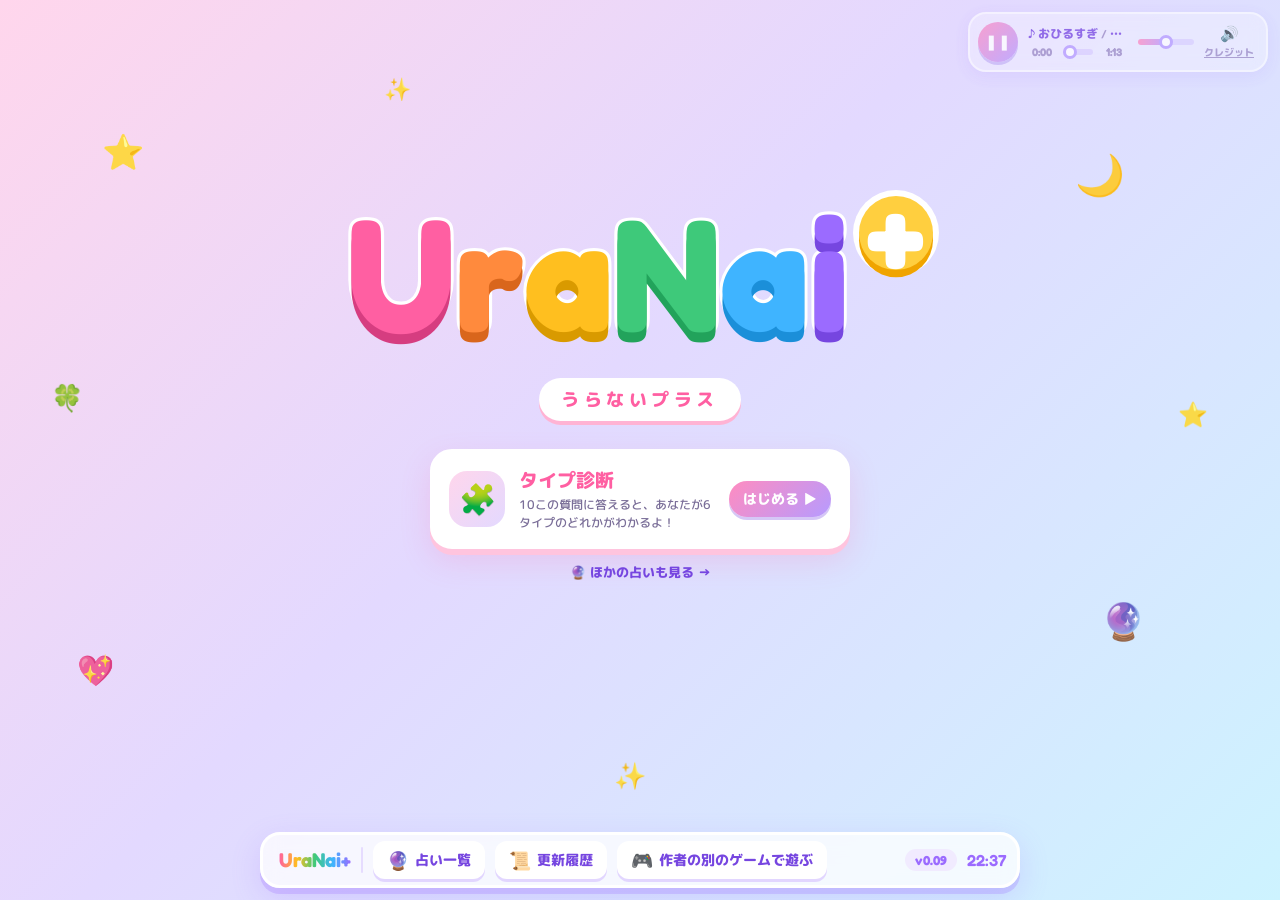
==== index.html @ 31b70b36 "UraNai+ v0.09 を公開 タイトル画面、BGMプレイヤー、占い7種（タイプ診断・今日の運勢・タロット・おみくじ・恋愛相性・友情相性・わたしのこと知ってる？クイズ）、OGP画像  Co-Aut" ====
<!DOCTYPE html>
<html lang="ja">
<head>
<meta charset="UTF-8">
<meta name="viewport" content="width=device-width, initial-scale=1">
<title>UraNai+（うらないプラス）</title>
<meta name="description" content="ポップでかわいい占いサイト。タイプ診断・今日の運勢・タロット・おみくじに、URLを送って相手と遊べる相性占いやクイズも！">
<!-- OGP（SNS で URL を貼ったときに出るカード）。画像は tools/make-ogp.ps1 で作る -->
<meta property="og:type" content="website">
<meta property="og:site_name" content="UraNai+（うらないプラス）">
<meta property="og:title" content="UraNai+（うらないプラス）">
<meta property="og:description" content="ポップでかわいい占いサイト。タイプ診断・今日の運勢・タロット・おみくじに、URLを送って相手と遊べる相性占いやクイズも！">
<meta property="og:url" content="https://kaikomziu.github.io/uranai-plus/">
<meta property="og:image" content="https://kaikomziu.github.io/uranai-plus/ogp.png">
<meta property="og:image:width" content="1200">
<meta property="og:image:height" content="630">
<meta property="og:image:alt" content="UraNai+ うらないプラス">
<meta name="twitter:card" content="summary_large_image">
<link rel="preconnect" href="https://fonts.googleapis.com">
<link rel="preconnect" href="https://fonts.gstatic.com" crossorigin>
<link href="https://fonts.googleapis.com/css2?family=Fredoka:wght@600;700&family=M+PLUS+Rounded+1c:wght@500;800&display=swap" rel="stylesheet">
<link rel="stylesheet" href="common.css">
<style>
  html, body { height: 100%; }
  body {
    overflow: hidden;
    /* トップだけは登場演出のあとにタスクバーとプレイヤーが出てくる */
    --bar-delay: 3s;
    --player-delay: 3.2s;
  }

  /* 飾りが出てくる順番（ロゴの登場が終わってから） */
  .deco:nth-of-type(1) { --in: 2.2s; }
  .deco:nth-of-type(2) { --in: 2.3s; }
  .deco:nth-of-type(3) { --in: 2.4s; }
  .deco:nth-of-type(4) { --in: 2.5s; }
  .deco:nth-of-type(5) { --in: 2.6s; }
  .deco:nth-of-type(6) { --in: 2.7s; }
  .deco:nth-of-type(7) { --in: 2.8s; }
  .deco:nth-of-type(8) { --in: 2.9s; }

  /* タイトルは画面中央より少し上 */
  .hero {
    position: relative;
    z-index: 1;
    height: 100%;
    display: flex;
    flex-direction: column;
    align-items: center;
    justify-content: center;
    padding: 0 16px 14vh;
    text-align: center;
  }

  .logo {
    font-family: "Fredoka", "M PLUS Rounded 1c", sans-serif;
    font-weight: 700;
    font-size: clamp(64px, 14vw, 160px);
    line-height: 1;
    white-space: nowrap;
    position: relative;
  }

  /* 「+」が出た瞬間に後ろでパッと広がる光 */
  .logo::before,
  .logo::after {
    content: "";
    position: absolute;
    left: 50%;
    top: 50%;
    width: 1.6em;
    height: 1.6em;
    margin: -0.8em 0 0 -0.8em;
    border-radius: 50%;
    z-index: -1;
    pointer-events: none;
  }
  .logo::before {
    background: radial-gradient(circle, rgba(255,255,255,0.95) 0%, rgba(255,207,63,0.45) 40%, transparent 70%);
    animation: flash 1.1s ease-out 1.25s both;
  }
  .logo::after {
    border: 0.05em solid #ff8cc0;
    animation: ring 1s ease-out 1.25s both;
  }

  /* 1文字ずつ色を変えて、順番にぽよんと弾ませる */
  .logo .ch {
    display: inline-block;
    color: var(--c);
    -webkit-text-stroke: 0.04em #fff;
    paint-order: stroke fill;
    text-shadow: 0 0.06em 0 var(--sh);
    animation: drop 0.75s cubic-bezier(.3,1.5,.5,1) both, bounce 2.4s ease-in-out infinite;
    animation-delay: calc(var(--i) * 1.4 + 0.35s), calc(var(--i) * 1.4 + 3s);
  }

  /* 「+」は丸いバッジにして目立たせる */
  .logo .plus {
    display: inline-flex;
    align-items: center;
    justify-content: center;
    width: 0.62em;
    height: 0.62em;
    margin-left: 0.08em;
    vertical-align: 0.45em;
    border-radius: 50%;
    background: #ffcf3f;
    color: #fff;
    font-size: 0.75em;
    box-shadow: 0 0.06em 0 #f0a400, 0 0 0 0.05em #fff;
    animation: spinIn 0.7s cubic-bezier(.3,1.6,.5,1) both, spin 4s ease-in-out infinite;
    animation-delay: 1.1s, 3.2s;
  }

  .logo .plus span { transform: translateY(-0.04em); }

  .sub {
    margin-top: 26px;
    padding: 8px 22px;
    border-radius: 999px;
    background: #fff;
    color: #ff5fa2;
    font-size: clamp(14px, 2.6vw, 18px);
    letter-spacing: 0.25em;
    box-shadow: 0 4px 0 #ffb3d4;
    animation: pop 0.6s cubic-bezier(.3,1.6,.5,1) 1.6s both;
  }

  /* ===== タイトルの下: 占いの入口 ===== */
  .entry {
    margin-top: 28px;
    width: min(420px, 100%);
    display: flex;
    align-items: center;
    gap: 14px;
    padding: 14px 16px;
    border-radius: 22px;
    background: #fff;
    border: 3px solid #fff;
    box-shadow: 0 6px 0 #ffc4de, 0 12px 30px rgba(255, 95, 162, 0.18);
    color: inherit;
    text-decoration: none;
    text-align: left;
    animation: pop 0.6s cubic-bezier(.3,1.6,.5,1) 1.9s both;
    transition: transform 0.15s, box-shadow 0.15s;
  }

  .entry:hover { transform: translateY(-3px); box-shadow: 0 9px 0 #ffc4de, 0 16px 34px rgba(255, 95, 162, 0.22); }
  .entry:active { transform: translateY(3px); box-shadow: 0 2px 0 #ffc4de; }

  .entry-ico {
    flex: none;
    width: 56px;
    height: 56px;
    display: grid;
    place-items: center;
    border-radius: 18px;
    background: linear-gradient(135deg, #ffd6ec, #e3d9ff);
    font-size: 30px;
  }

  .entry-text { flex: 1; min-width: 0; }
  .entry-title, .entry-desc { display: block; }
  .entry-title { font-size: 19px; color: #ff5fa2; }
  .entry-desc { margin-top: 2px; font-size: 12px; font-weight: 500; color: #7a6e98; line-height: 1.5; }

  .entry-go {
    flex: none;
    padding: 8px 14px;
    border-radius: 999px;
    background: linear-gradient(135deg, #ff8cc0, #b69bff);
    color: #fff;
    font-size: 14px;
    box-shadow: 0 3px 0 rgba(118, 70, 224, 0.3);
  }

  .more {
    margin-top: 14px;
    color: #7646e0;
    font-size: 13px;
    text-decoration: none;
    animation: pop 0.6s cubic-bezier(.3,1.6,.5,1) 2.1s both;
  }

  .more:hover { text-decoration: underline; }

  @media (max-width: 480px) {
    .entry { gap: 10px; padding: 12px; }
    .entry-ico { width: 48px; height: 48px; font-size: 26px; }
    .entry-go { padding: 7px 11px; font-size: 13px; }
  }

  /* 画面の高さが低いときは上に詰める */
  @media (max-height: 640px) {
    .hero { padding-bottom: 80px; }
    .sub { margin-top: 16px; }
    .entry { margin-top: 18px; }
  }

  @keyframes drop {
    0%   { opacity: 0; transform: translateY(-0.8em) rotate(-25deg) scale(0.4); filter: blur(8px); }
    60%  { opacity: 1; filter: blur(0); }
    100% { opacity: 1; transform: translateY(0) rotate(0) scale(1); filter: blur(0); }
  }

  @keyframes spinIn {
    from { opacity: 0; transform: rotate(-540deg) scale(0); }
    to   { opacity: 1; transform: rotate(0) scale(1); }
  }

  @keyframes flash {
    0%   { opacity: 0; transform: scale(0.2); }
    25%  { opacity: 1; }
    100% { opacity: 0; transform: scale(3.5); }
  }

  @keyframes ring {
    0%   { opacity: 0; transform: scale(0.3); }
    20%  { opacity: 1; }
    100% { opacity: 0; transform: scale(4); }
  }

  @keyframes bounce {
    0%, 70%, 100% { transform: translateY(0); }
    80% { transform: translateY(-0.12em) rotate(-4deg); }
    90% { transform: translateY(0.02em); }
  }

  @keyframes spin {
    0%, 60%, 100% { transform: rotate(0) scale(1); }
    80% { transform: rotate(180deg) scale(1.15); }
  }
</style>
</head>
<body>
  <!-- 背景の飾り -->
  <span class="deco" style="--x:8%;--y:14%;--s:34px;--d:5s;--delay:0s">⭐</span>
  <span class="deco" style="--x:84%;--y:16%;--s:40px;--d:6s;--delay:-1s">🌙</span>
  <span class="deco" style="--x:6%;--y:72%;--s:30px;--d:4.5s;--delay:-2s">💖</span>
  <span class="deco" style="--x:86%;--y:66%;--s:36px;--d:5.5s;--delay:-3s">🔮</span>
  <span class="deco" style="--x:48%;--y:84%;--s:26px;--d:4s;--delay:-1.5s">✨</span>
  <span class="deco" style="--x:30%;--y:8%;--s:22px;--d:4.8s;--delay:-2.5s">✨</span>
  <span class="deco" style="--x:92%;--y:44%;--s:24px;--d:5.2s;--delay:-0.5s">⭐</span>
  <span class="deco" style="--x:4%;--y:42%;--s:26px;--d:6.2s;--delay:-4s">🍀</span>

  <main class="hero">
    <h1 class="logo" aria-label="UraNai+">
      <span class="ch" style="--c:#ff5fa2;--sh:#d63d80;--i:0s">U</span><span class="ch" style="--c:#ff8a3d;--sh:#d9661c;--i:0.08s">r</span><span class="ch" style="--c:#ffbf1f;--sh:#d99a00;--i:0.16s">a</span><span class="ch" style="--c:#3ec97a;--sh:#22a35b;--i:0.24s">N</span><span class="ch" style="--c:#3fb4ff;--sh:#1b8fd9;--i:0.32s">a</span><span class="ch" style="--c:#9b6bff;--sh:#7646e0;--i:0.4s">i</span><span class="plus"><span>+</span></span>
    </h1>
    <p class="sub">うらないプラス</p>

    <!-- タイトルの下: タイプ診断の入口（中身は common.js の FORTUNES から） -->
    <a class="entry" id="entry" href="list/">
      <span class="entry-ico" id="entryIco">🧩</span>
      <span class="entry-text">
        <span class="entry-title" id="entryTitle">タイプ診断</span>
        <span class="entry-desc" id="entryDesc"></span>
      </span>
      <span class="entry-go">はじめる ▶</span>
    </a>
    <a class="more" href="list/">🔮 ほかの占いも見る →</a>
  </main>

<script src="audio.js"></script>
<script src="common.js"></script>
<script>
  // ===== タイトル下の入口をタイプ診断にする =====
  const typeTest = FORTUNES.find(f => f.title === "タイプ診断");
  document.getElementById("entry").href = fortuneUrl(typeTest);
  document.getElementById("entryIco").textContent = typeTest.emoji;
  document.getElementById("entryTitle").textContent = typeTest.title;
  document.getElementById("entryDesc").textContent = typeTest.desc;
  document.getElementById("entry").addEventListener("pointerdown", () => Sound.se("click", { volume: 0.7 }));

  // ===== 登場演出に合わせた効果音（音が出せる状態のときだけ鳴る） =====
  document.querySelectorAll(".logo .ch").forEach((ch, i) => {
    // 文字が着地する瞬間（アニメ開始 + 0.45 秒）
    const delay = parseFloat(getComputedStyle(ch).getPropertyValue("--i")) * 1.4 + 0.35 + 0.45;
    setTimeout(() => Sound.se("tick", { volume: 0.5, rate: 1 + i * 0.08 }), delay * 1000);
  });
  setTimeout(() => Sound.se("accent", { volume: 0.9 }), 1250); // 「+」と光の輪
  setTimeout(() => Sound.se("whoosh", { volume: 0.6 }), 3000); // タスクバー
</script>
</body>
</html>
---- common.css ----
/* ===== 全ページ共通の見た目（背景・タスクバー・BGMプレイヤー・ウィンドウ） ===== */
* { margin: 0; padding: 0; box-sizing: border-box; }

html, body { min-height: 100%; }

body {
  /* ゆめかわパステルのグラデーション背景 */
  background: linear-gradient(135deg, #ffd6ec 0%, #e3d9ff 45%, #cdf3ff 100%) fixed;
  font-family: "M PLUS Rounded 1c", sans-serif;
  font-weight: 800;
  color: #4a3d6b;
}

/* ふわふわ浮かぶ飾り（星・ハート・月） */
.deco {
  position: fixed;
  font-size: var(--s);
  left: var(--x);
  top: var(--y);
  opacity: 0.9;
  /* 出現は scale/opacity、ふわふわは transform なので両立できる */
  animation: decoIn 0.6s cubic-bezier(.3,1.6,.5,1) both, floaty var(--d) ease-in-out infinite;
  animation-delay: var(--in, 0s), var(--delay);
  pointer-events: none;
  user-select: none;
  z-index: 0;
}

/* ===== 画面一番下のタスクバー ===== */
.taskbar {
  position: fixed;
  left: 50%;
  bottom: 12px;
  transform: translateX(-50%);
  z-index: 10;
  width: min(760px, calc(100% - 24px));
  height: 56px;
  display: flex;
  align-items: center;
  gap: 10px;
  padding: 0 10px 0 16px;
  border-radius: 20px;
  background: rgba(255, 255, 255, 0.75);
  backdrop-filter: blur(10px);
  -webkit-backdrop-filter: blur(10px);
  border: 3px solid #fff;
  box-shadow: 0 6px 0 rgba(155, 107, 255, 0.25), 0 10px 30px rgba(155, 107, 255, 0.2);
  animation: barIn 0.7s cubic-bezier(.3,1.4,.5,1) var(--bar-delay, 0.2s) both;
}

.tb-logo {
  font-family: "Fredoka", sans-serif;
  font-weight: 700;
  font-size: 20px;
  background: linear-gradient(90deg, #ff5fa2, #ffbf1f, #3ec97a, #3fb4ff, #9b6bff);
  -webkit-background-clip: text;
  background-clip: text;
  color: transparent;
  white-space: nowrap;
  text-decoration: none;
}

.tb-sep {
  width: 2px;
  height: 26px;
  border-radius: 2px;
  background: #e6dcff;
}

.tb-btn {
  display: flex;
  align-items: center;
  gap: 6px;
  height: 38px;
  padding: 0 14px;
  border: none;
  border-radius: 12px;
  background: #fff;
  color: #7646e0;
  font-family: inherit;
  font-weight: 800;
  font-size: 14px;
  cursor: pointer;
  box-shadow: 0 3px 0 #e2d6ff;
  transition: transform 0.12s, box-shadow 0.12s;
  white-space: nowrap;
  text-decoration: none;
}

.tb-btn:hover { transform: translateY(-2px); box-shadow: 0 5px 0 #e2d6ff; }
.tb-btn:active { transform: translateY(2px); box-shadow: 0 1px 0 #e2d6ff; }
.tb-btn .ico { font-size: 18px; }
.tb-btn .short { display: none; }

.tb-right {
  margin-left: auto;
  display: flex;
  align-items: center;
  gap: 10px;
  font-family: "Fredoka", sans-serif;
  color: #9b6bff;
  white-space: nowrap;
}

.tb-version {
  padding: 3px 10px;
  border-radius: 999px;
  background: #f1ebff;
  font-size: 13px;
}

.tb-clock { font-size: 16px; font-weight: 600; }

/* 中くらいの幅では時計を隠す */
@media (max-width: 640px) {
  .tb-clock { display: none; }
  .tb-btn .long { display: none; }
  .tb-btn .short { display: inline; }
}

/* スマホ幅ではロゴも隠してボタンを詰める */
@media (max-width: 480px) {
  .tb-logo, .tb-logo + .tb-sep { display: none; }
  .taskbar { gap: 6px; padding: 0 8px; }
  .tb-btn { padding: 0 10px; font-size: 13px; gap: 4px; }
}

/* ===== 右上の BGM プレイヤー（半透明） ===== */
.player {
  position: fixed;
  top: 12px;
  right: 12px;
  z-index: 9;
  width: min(300px, calc(100% - 24px));
  display: flex;
  align-items: center;
  gap: 10px;
  padding: 8px 12px 8px 8px;
  border-radius: 18px;
  background: rgba(255, 255, 255, 0.4);
  backdrop-filter: blur(8px);
  -webkit-backdrop-filter: blur(8px);
  border: 2px solid rgba(255, 255, 255, 0.7);
  box-shadow: 0 4px 16px rgba(155, 107, 255, 0.15);
  color: #7646e0;
  opacity: 0.75;
  transition: opacity 0.2s, background 0.2s;
  animation: playerIn 0.6s cubic-bezier(.3,1.4,.5,1) var(--player-delay, 0.3s) both;
}

.player:hover,
.player:focus-within { opacity: 1; background: rgba(255, 255, 255, 0.65); }

.pl-btn {
  flex: none;
  width: 40px;
  height: 40px;
  border: none;
  border-radius: 50%;
  background: linear-gradient(135deg, #ff8cc0, #b69bff);
  color: #fff;
  font-size: 15px;
  cursor: pointer;
  box-shadow: 0 3px 0 rgba(118, 70, 224, 0.3);
  transition: transform 0.12s;
}

.pl-btn:active { transform: translateY(2px) scale(0.95); }

.pl-main { flex: 1; min-width: 0; }

.pl-title {
  font-size: 12px;
  white-space: nowrap;
  overflow: hidden;
  text-overflow: ellipsis;
}

.pl-title small { color: #9b8bc4; font-size: 11px; }

.pl-seek {
  display: flex;
  align-items: center;
  gap: 6px;
  margin-top: 2px;
  font-family: "Fredoka", sans-serif;
  font-size: 11px;
  color: #9b8bc4;
}

.pl-seek span { flex: none; width: 2.6em; text-align: center; }

/* 再生位置・音量のバー */
.bar {
  -webkit-appearance: none;
  appearance: none;
  flex: 1;
  min-width: 0;
  height: 6px;
  border-radius: 999px;
  background: linear-gradient(90deg, #ff8cc0 0%, #b69bff var(--p, 0%), rgba(155, 107, 255, 0.2) var(--p, 0%));
  outline: none;
  cursor: pointer;
}

.bar::-webkit-slider-thumb {
  -webkit-appearance: none;
  width: 14px;
  height: 14px;
  border-radius: 50%;
  background: #fff;
  border: 3px solid #b69bff;
}

.bar::-moz-range-thumb {
  width: 10px;
  height: 10px;
  border-radius: 50%;
  background: #fff;
  border: 3px solid #b69bff;
}

.pl-side {
  flex: none;
  display: flex;
  flex-direction: column;
  align-items: center;
  gap: 2px;
}

.pl-icon {
  border: none;
  background: none;
  font-size: 15px;
  line-height: 1;
  cursor: pointer;
  padding: 2px;
}

.pl-credit {
  border: none;
  background: none;
  color: #9b8bc4;
  font-family: inherit;
  font-weight: 800;
  font-size: 10px;
  cursor: pointer;
  text-decoration: underline;
}

.pl-vol { width: 56px; flex: none; }

@media (max-width: 480px) {
  .pl-vol { display: none; }
}

/* ===== ウィンドウ（更新履歴・クレジット） ===== */
.overlay {
  position: fixed;
  inset: 0;
  z-index: 20;
  display: flex;
  align-items: center;
  justify-content: center;
  padding: 20px 16px 90px;
  background: rgba(120, 90, 200, 0.25);
  opacity: 0;
  pointer-events: none;
  transition: opacity 0.2s;
}

.overlay.open { opacity: 1; pointer-events: auto; }

.window {
  width: min(560px, 100%);
  max-height: 100%;
  display: flex;
  flex-direction: column;
  border-radius: 22px;
  background: #fff;
  border: 4px solid #fff;
  box-shadow: 0 8px 0 #d9c9ff, 0 20px 50px rgba(118, 70, 224, 0.3);
  overflow: hidden;
  transform: scale(0.85) translateY(20px);
  transition: transform 0.3s cubic-bezier(.3,1.6,.5,1);
}

.overlay.open .window { transform: scale(1) translateY(0); }

.win-head {
  display: flex;
  align-items: center;
  gap: 8px;
  padding: 12px 14px 12px 18px;
  background: linear-gradient(90deg, #ff8cc0, #b69bff);
  color: #fff;
  font-size: 17px;
}

.win-close {
  margin-left: auto;
  width: 32px;
  height: 32px;
  border: none;
  border-radius: 50%;
  background: rgba(255, 255, 255, 0.35);
  color: #fff;
  font-size: 18px;
  line-height: 1;
  cursor: pointer;
}

.win-close:hover { background: rgba(255, 255, 255, 0.55); }

.win-body {
  padding: 8px 22px 22px;
  overflow-y: auto;
  color: #4a3d6b;
  font-weight: 500;
  font-size: 14px;
  line-height: 1.8;
}

/* Markdown から作った要素の見た目 */
.win-body h1 { display: none; } /* 見出し「更新履歴」はウィンドウのタイトルと重複するので隠す */
.win-body h2 {
  margin: 18px 0 6px;
  padding: 4px 12px;
  display: inline-block;
  border-radius: 999px;
  background: #fff0f7;
  color: #ff5fa2;
  font-size: 16px;
}
.win-body h3 { margin: 12px 0 4px; color: #7646e0; font-size: 15px; }
.win-body ul { padding-left: 1.3em; }
.win-body li::marker { color: #ffbf1f; }
.win-body p { margin: 6px 0; }
.win-body code {
  padding: 1px 6px;
  border-radius: 6px;
  background: #f1ebff;
  font-size: 0.92em;
}
.win-body .err { margin-top: 14px; color: #d63d80; }

/* クレジット欄 */
.win-body .credit-item { margin: 10px 0; }
.win-body .credit-item b { color: #7646e0; }
.win-body a { color: #3fb4ff; }

/* ===== 共通のアニメーション ===== */
@keyframes pop {
  from { opacity: 0; transform: scale(0.2) translateY(30px); }
  to   { opacity: 1; transform: scale(1) translateY(0); }
}

@keyframes floaty {
  0%, 100% { transform: translateY(0) rotate(-8deg); }
  50% { transform: translateY(-18px) rotate(8deg); }
}

@keyframes decoIn {
  from { opacity: 0; scale: 0; }
  to   { opacity: 0.9; scale: 1; }
}

@keyframes playerIn {
  from { opacity: 0; transform: translateX(120%); }
}

@keyframes barIn {
  from { opacity: 0; transform: translate(-50%, 140%); }
  to   { opacity: 1; transform: translate(-50%, 0); }
}
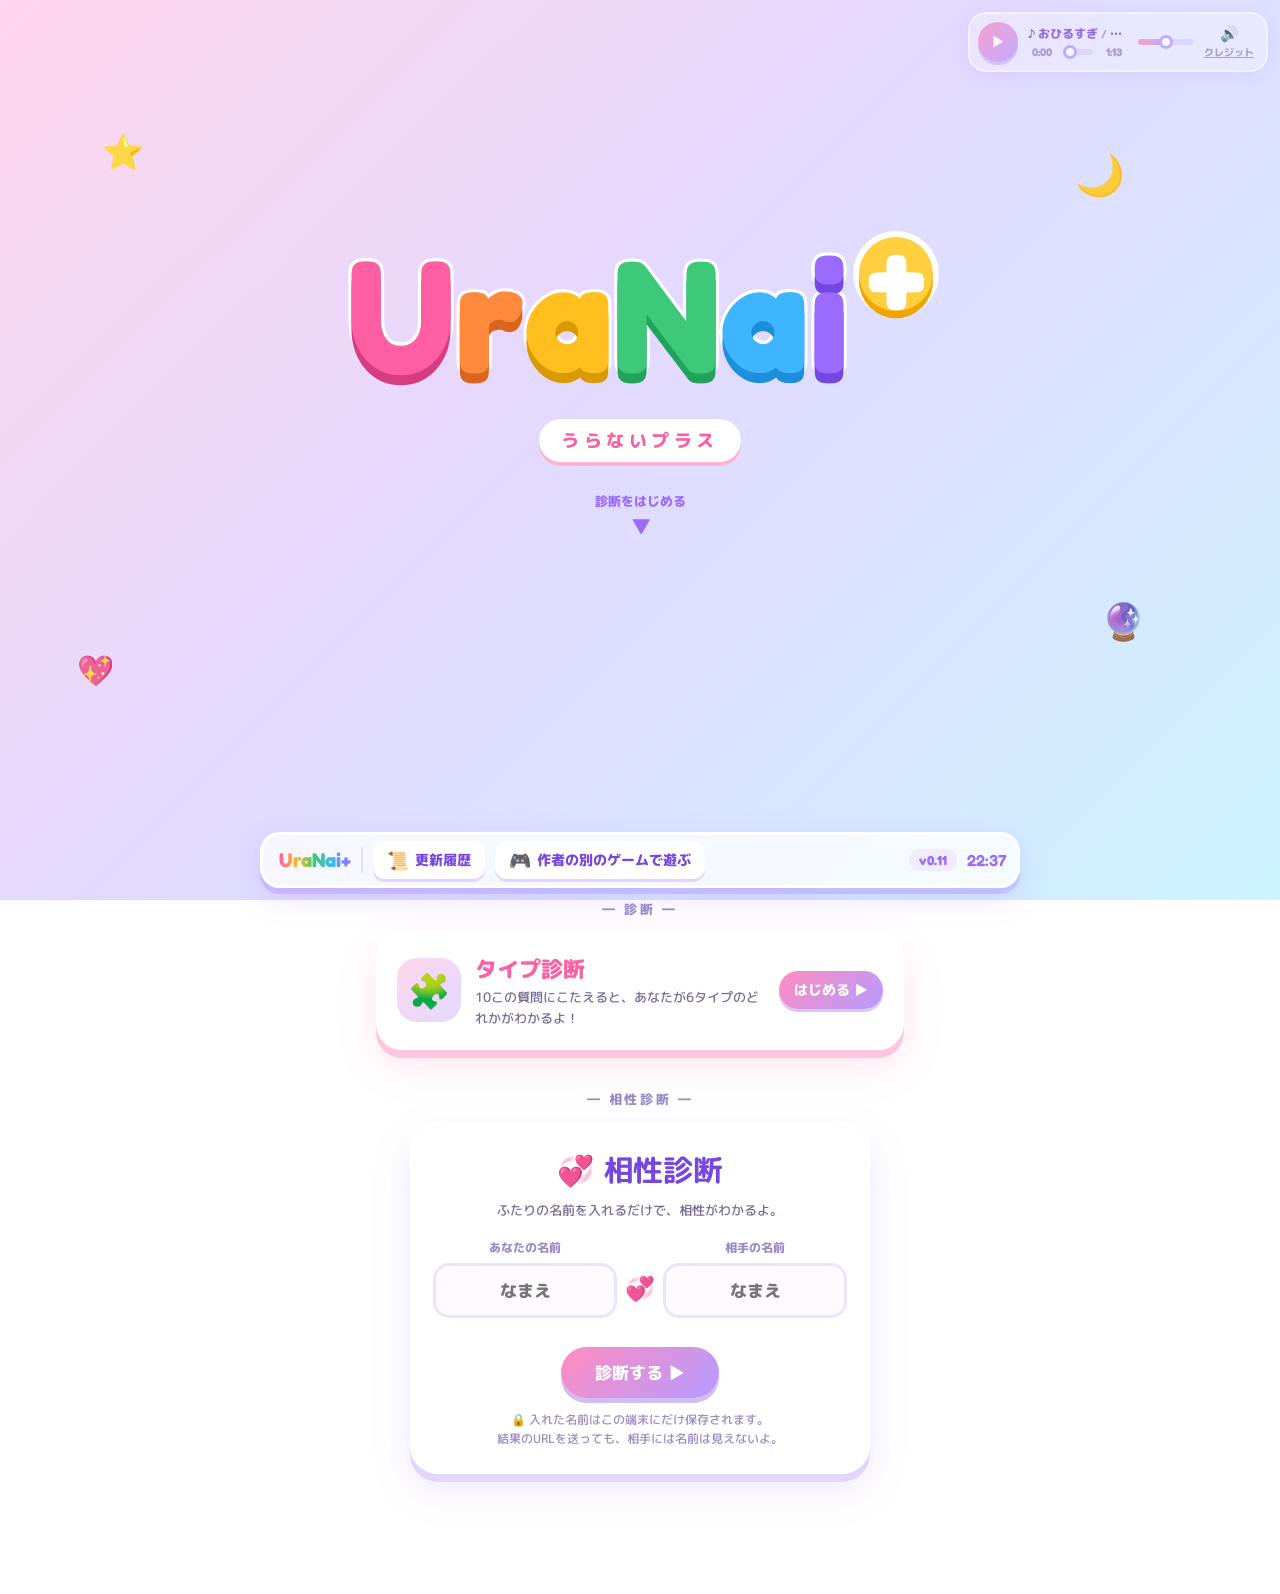
==== commit 095eea43: "タイプ診断と名前の相性診断の2つにしぼってシンプルに (v0.11) - 今日の運勢・タロット・おみくじ・友情相性・クイズ・ひみつモードを削除 - トップはタイプ診断→下に相性診断の入力欄 - 相性診" ====
--- a/index.html
+++ b/index.html
@@ -4,12 +4,12 @@
 <meta charset="UTF-8">
 <meta name="viewport" content="width=device-width, initial-scale=1">
 <title>UraNai+（うらないプラス）</title>
-<meta name="description" content="ポップでかわいい占いサイト。タイプ診断・今日の運勢・タロット・おみくじに、URLを送って相手と遊べる相性占いやクイズも！">
+<meta name="description" content="質問にこたえるタイプ診断と、名前で占う相性診断ができる占いサイト。相性診断の名前は相手にはひみつ！">
 <!-- OGP（SNS で URL を貼ったときに出るカード）。画像は tools/make-ogp.ps1 で作る -->
 <meta property="og:type" content="website">
 <meta property="og:site_name" content="UraNai+（うらないプラス）">
 <meta property="og:title" content="UraNai+（うらないプラス）">
-<meta property="og:description" content="ポップでかわいい占いサイト。タイプ診断・今日の運勢・タロット・おみくじに、URLを送って相手と遊べる相性占いやクイズも！">
+<meta property="og:description" content="質問にこたえるタイプ診断と、名前で占う相性診断ができる占いサイト。相性診断の名前は相手にはひみつ！">
 <meta property="og:url" content="https://kaikomziu.github.io/uranai-plus/">
 <meta property="og:image" content="https://kaikomziu.github.io/uranai-plus/ogp.png">
 <meta property="og:image:width" content="1200">
@@ -20,10 +20,10 @@
 <link rel="preconnect" href="https://fonts.gstatic.com" crossorigin>
 <link href="https://fonts.googleapis.com/css2?family=Fredoka:wght@600;700&family=M+PLUS+Rounded+1c:wght@500;800&display=swap" rel="stylesheet">
 <link rel="stylesheet" href="common.css">
+<link rel="stylesheet" href="list/aisho.css">
 <style>
-  html, body { height: 100%; }
+  html { scroll-behavior: smooth; }
   body {
-    overflow: hidden;
     /* トップだけは登場演出のあとにタスクバーとプレイヤーが出てくる */
     --bar-delay: 3s;
     --player-delay: 3.2s;
@@ -43,7 +43,7 @@
   .hero {
     position: relative;
     z-index: 1;
-    height: 100%;
+    min-height: 100svh;
     display: flex;
     flex-direction: column;
     align-items: center;
@@ -127,75 +127,75 @@
     animation: pop 0.6s cubic-bezier(.3,1.6,.5,1) 1.6s both;
   }
 
-  /* ===== タイトルの下: 占いの入口 ===== */
-  .entry {
-    margin-top: 28px;
-    width: min(420px, 100%);
+  /* 下にスクロールできることを示す矢印 */
+  .scroll-hint {
+    margin-top: 30px;
+    color: #9b6bff;
+    font-size: 13px;
+    text-decoration: none;
+    animation: pop 0.6s cubic-bezier(.3,1.6,.5,1) 1.9s both;
+  }
+  .scroll-hint span { display: block; font-size: 20px; animation: hintBob 1.4s ease-in-out infinite; }
+
+  /* ===== 下の2つのセクション（診断 → 相性診断） ===== */
+  .sections {
+    position: relative;
+    z-index: 1;
+    width: min(560px, 100%);
+    margin: 0 auto;
+    padding: 0 16px 120px;
+    display: grid;
+    gap: 40px;
+  }
+
+  .sec-label {
+    margin-bottom: 12px;
+    text-align: center;
+    font-size: 13px;
+    letter-spacing: 0.2em;
+    color: #9b8bc4;
+  }
+
+  .type-card {
     display: flex;
     align-items: center;
     gap: 14px;
-    padding: 14px 16px;
-    border-radius: 22px;
+    padding: 18px;
+    border-radius: 26px;
     background: #fff;
     border: 3px solid #fff;
-    box-shadow: 0 6px 0 #ffc4de, 0 12px 30px rgba(255, 95, 162, 0.18);
+    box-shadow: 0 8px 0 #ffc4de, 0 16px 40px rgba(255, 95, 162, 0.15);
     color: inherit;
     text-decoration: none;
-    text-align: left;
-    animation: pop 0.6s cubic-bezier(.3,1.6,.5,1) 1.9s both;
     transition: transform 0.15s, box-shadow 0.15s;
   }
-
-  .entry:hover { transform: translateY(-3px); box-shadow: 0 9px 0 #ffc4de, 0 16px 34px rgba(255, 95, 162, 0.22); }
-  .entry:active { transform: translateY(3px); box-shadow: 0 2px 0 #ffc4de; }
-
-  .entry-ico {
-    flex: none;
-    width: 56px;
-    height: 56px;
-    display: grid;
-    place-items: center;
-    border-radius: 18px;
-    background: linear-gradient(135deg, #ffd6ec, #e3d9ff);
-    font-size: 30px;
-  }
-
-  .entry-text { flex: 1; min-width: 0; }
-  .entry-title, .entry-desc { display: block; }
-  .entry-title { font-size: 19px; color: #ff5fa2; }
-  .entry-desc { margin-top: 2px; font-size: 12px; font-weight: 500; color: #7a6e98; line-height: 1.5; }
-
-  .entry-go {
-    flex: none;
-    padding: 8px 14px;
-    border-radius: 999px;
-    background: linear-gradient(135deg, #ff8cc0, #b69bff);
-    color: #fff;
-    font-size: 14px;
-    box-shadow: 0 3px 0 rgba(118, 70, 224, 0.3);
-  }
-
-  .more {
-    margin-top: 14px;
-    color: #7646e0;
-    font-size: 13px;
-    text-decoration: none;
-    animation: pop 0.6s cubic-bezier(.3,1.6,.5,1) 2.1s both;
-  }
-
-  .more:hover { text-decoration: underline; }
-
+  .type-card:hover { transform: translateY(-3px); }
+  .type-card:active { transform: translateY(3px); box-shadow: 0 3px 0 #ffc4de; }
+  .type-ico { flex: none; width: 64px; height: 64px; display: grid; place-items: center; border-radius: 20px; background: linear-gradient(135deg, #ffd6ec, #e3d9ff); font-size: 34px; }
+  .type-text { flex: 1; min-width: 0; }
+  .type-title { display: block; font-size: 22px; color: #ff5fa2; }
+  .type-desc { display: block; margin-top: 2px; font-size: 13px; font-weight: 500; color: #7a6e98; line-height: 1.6; }
+  .type-go { flex: none; padding: 9px 15px; border-radius: 999px; background: linear-gradient(135deg, #ff8cc0, #b69bff); color: #fff; font-size: 14px; box-shadow: 0 3px 0 rgba(118, 70, 224, 0.3); }
+
+  /* スマホ幅では「はじめる」をカードの下に回す */
   @media (max-width: 480px) {
-    .entry { gap: 10px; padding: 12px; }
-    .entry-ico { width: 48px; height: 48px; font-size: 26px; }
-    .entry-go { padding: 7px 11px; font-size: 13px; }
+    .type-card { flex-wrap: wrap; gap: 12px; padding: 16px; }
+    .type-ico { width: 54px; height: 54px; font-size: 28px; }
+    .type-go { width: 100%; text-align: center; }
+  }
+
+  /* 上のプレイヤーに隠れないよう、飛んだときに少し下で止める */
+  .sections section { scroll-margin-top: 90px; }
+
+  @keyframes hintBob {
+    0%, 100% { transform: translateY(0); }
+    50% { transform: translateY(6px); }
   }
 
   /* 画面の高さが低いときは上に詰める */
   @media (max-height: 640px) {
     .hero { padding-bottom: 80px; }
     .sub { margin-top: 16px; }
-    .entry { margin-top: 18px; }
   }
 
   @keyframes drop {
@@ -239,10 +239,6 @@
   <span class="deco" style="--x:84%;--y:16%;--s:40px;--d:6s;--delay:-1s">🌙</span>
   <span class="deco" style="--x:6%;--y:72%;--s:30px;--d:4.5s;--delay:-2s">💖</span>
   <span class="deco" style="--x:86%;--y:66%;--s:36px;--d:5.5s;--delay:-3s">🔮</span>
-  <span class="deco" style="--x:48%;--y:84%;--s:26px;--d:4s;--delay:-1.5s">✨</span>
-  <span class="deco" style="--x:30%;--y:8%;--s:22px;--d:4.8s;--delay:-2.5s">✨</span>
-  <span class="deco" style="--x:92%;--y:44%;--s:24px;--d:5.2s;--delay:-0.5s">⭐</span>
-  <span class="deco" style="--x:4%;--y:42%;--s:26px;--d:6.2s;--delay:-4s">🍀</span>
 
   <main class="hero">
     <h1 class="logo" aria-label="UraNai+">
@@ -250,28 +246,53 @@
     </h1>
     <p class="sub">うらないプラス</p>
 
-    <!-- タイトルの下: タイプ診断の入口（中身は common.js の FORTUNES から） -->
-    <a class="entry" id="entry" href="list/">
-      <span class="entry-ico" id="entryIco">🧩</span>
-      <span class="entry-text">
-        <span class="entry-title" id="entryTitle">タイプ診断</span>
-        <span class="entry-desc" id="entryDesc"></span>
-      </span>
-      <span class="entry-go">はじめる ▶</span>
-    </a>
-    <a class="more" href="list/">🔮 ほかの占いも見る →</a>
+    <a class="scroll-hint" href="#shindan">診断をはじめる<span>▼</span></a>
   </main>
+
+  <div class="sections">
+    <!-- 1. ふつうの診断 -->
+    <section id="shindan">
+      <p class="sec-label">― 診断 ―</p>
+      <a class="type-card" id="typeCard" href="list/50o72qn/">
+        <span class="type-ico">🧩</span>
+        <span class="type-text">
+          <span class="type-title">タイプ診断</span>
+          <span class="type-desc">10この質問にこたえると、あなたが6タイプのどれかがわかるよ！</span>
+        </span>
+        <span class="type-go">はじめる ▶</span>
+      </a>
+    </section>
+
+    <!-- 2. 相性診断（名前で占う。名前は相手にはひみつ） -->
+    <section id="aisho">
+      <p class="sec-label">― 相性診断 ―</p>
+      <div class="aisho-card">
+        <h2 class="aisho-head">💞 相性診断</h2>
+        <p class="aisho-lead">ふたりの名前を入れるだけで、相性がわかるよ。</p>
+        <div class="aisho-names">
+          <div class="aisho-field"><label for="nameA">あなたの名前</label><input class="aisho-input" id="nameA" maxlength="12" autocomplete="off" placeholder="なまえ"></div>
+          <span class="aisho-x">💞</span>
+          <div class="aisho-field"><label for="nameB">相手の名前</label><input class="aisho-input" id="nameB" maxlength="12" autocomplete="off" placeholder="なまえ"></div>
+        </div>
+        <p class="aisho-err" id="aishoErr"></p>
+        <button class="aisho-btn" id="aishoBtn" type="button">診断する ▶</button>
+        <p class="aisho-lock">🔒 入れた名前はこの端末にだけ保存されます。<br>結果のURLを送っても、相手には名前は見えないよ。</p>
+      </div>
+    </section>
+  </div>
 
 <script src="audio.js"></script>
 <script src="common.js"></script>
+<script src="list/aisho.js"></script>
 <script>
-  // ===== タイトル下の入口をタイプ診断にする =====
-  const typeTest = FORTUNES.find(f => f.title === "タイプ診断");
-  document.getElementById("entry").href = fortuneUrl(typeTest);
-  document.getElementById("entryIco").textContent = typeTest.emoji;
-  document.getElementById("entryTitle").textContent = typeTest.title;
-  document.getElementById("entryDesc").textContent = typeTest.desc;
-  document.getElementById("entry").addEventListener("pointerdown", () => Sound.se("click", { volume: 0.7 }));
+  // ===== 診断・相性診断 =====
+  document.getElementById("typeCard").addEventListener("pointerdown", () => Sound.se("click", { volume: 0.7 }));
+  Aisho.bindForm({
+    a: document.getElementById("nameA"),
+    b: document.getElementById("nameB"),
+    btn: document.getElementById("aishoBtn"),
+    err: document.getElementById("aishoErr"),
+  });
 
   // ===== 登場演出に合わせた効果音（音が出せる状態のときだけ鳴る） =====
   document.querySelectorAll(".logo .ch").forEach((ch, i) => {
--- a/list/aisho.css
+++ b/list/aisho.css
@@ -0,0 +1,78 @@
+/* ===== 相性診断の名前入力（トップと相性診断ページで共通） ===== */
+.aisho-card {
+  width: min(460px, 100%);
+  margin: 0 auto;
+  padding: 24px 20px 22px;
+  border-radius: 28px;
+  background: #fff;
+  border: 3px solid #fff;
+  box-shadow: 0 8px 0 #e2d6ff, 0 16px 40px rgba(155, 107, 255, 0.16);
+  text-align: center;
+}
+
+.aisho-head { font-size: clamp(24px, 6vw, 30px); color: #7646e0; }
+.aisho-lead { margin-top: 6px; font-size: 13px; font-weight: 500; color: #7a6e98; line-height: 1.7; }
+
+.aisho-names {
+  margin-top: 18px;
+  display: grid;
+  grid-template-columns: 1fr auto 1fr;
+  align-items: end;
+  gap: 8px;
+}
+
+.aisho-field { display: flex; flex-direction: column; gap: 6px; min-width: 0; }
+.aisho-field label { font-size: 12px; color: #9b8bc4; }
+
+.aisho-input {
+  width: 100%;
+  min-width: 0;
+  padding: 12px 10px;
+  border: 3px solid #ece4ff;
+  border-radius: 16px;
+  background: #fdfbff;
+  color: #4a3d6b;
+  font-family: inherit;
+  font-weight: 800;
+  font-size: 17px;
+  text-align: center;
+  outline: none;
+  transition: border-color 0.15s, box-shadow 0.15s;
+}
+
+.aisho-input:focus { border-color: #b69bff; box-shadow: 0 0 0 4px rgba(182, 155, 255, 0.2); }
+
+.aisho-x { padding-bottom: 12px; font-size: 24px; animation: aishoBeat 1.2s ease-in-out infinite; }
+
+.aisho-err { margin-top: 8px; min-height: 1.2em; font-size: 13px; color: #e0457b; }
+
+.aisho-btn {
+  margin-top: 6px;
+  padding: 13px 34px;
+  border: none;
+  border-radius: 999px;
+  background: linear-gradient(135deg, #ff8cc0, #b69bff);
+  color: #fff;
+  font-family: inherit;
+  font-weight: 800;
+  font-size: 17px;
+  cursor: pointer;
+  box-shadow: 0 5px 0 rgba(118, 70, 224, 0.35);
+  transition: transform 0.12s, box-shadow 0.12s;
+}
+
+.aisho-btn:hover { transform: translateY(-2px); }
+.aisho-btn:active { transform: translateY(3px); box-shadow: 0 2px 0 rgba(118, 70, 224, 0.35); }
+
+.aisho-lock { margin-top: 12px; font-size: 12px; font-weight: 500; color: #9b8bc4; line-height: 1.6; }
+
+@media (max-width: 330px) {
+  .aisho-names { grid-template-columns: 1fr; }
+  .aisho-x { padding: 0; }
+}
+
+@keyframes aishoBeat {
+  0%, 100% { transform: scale(1); }
+  30% { transform: scale(1.2); }
+  60% { transform: scale(0.95); }
+}
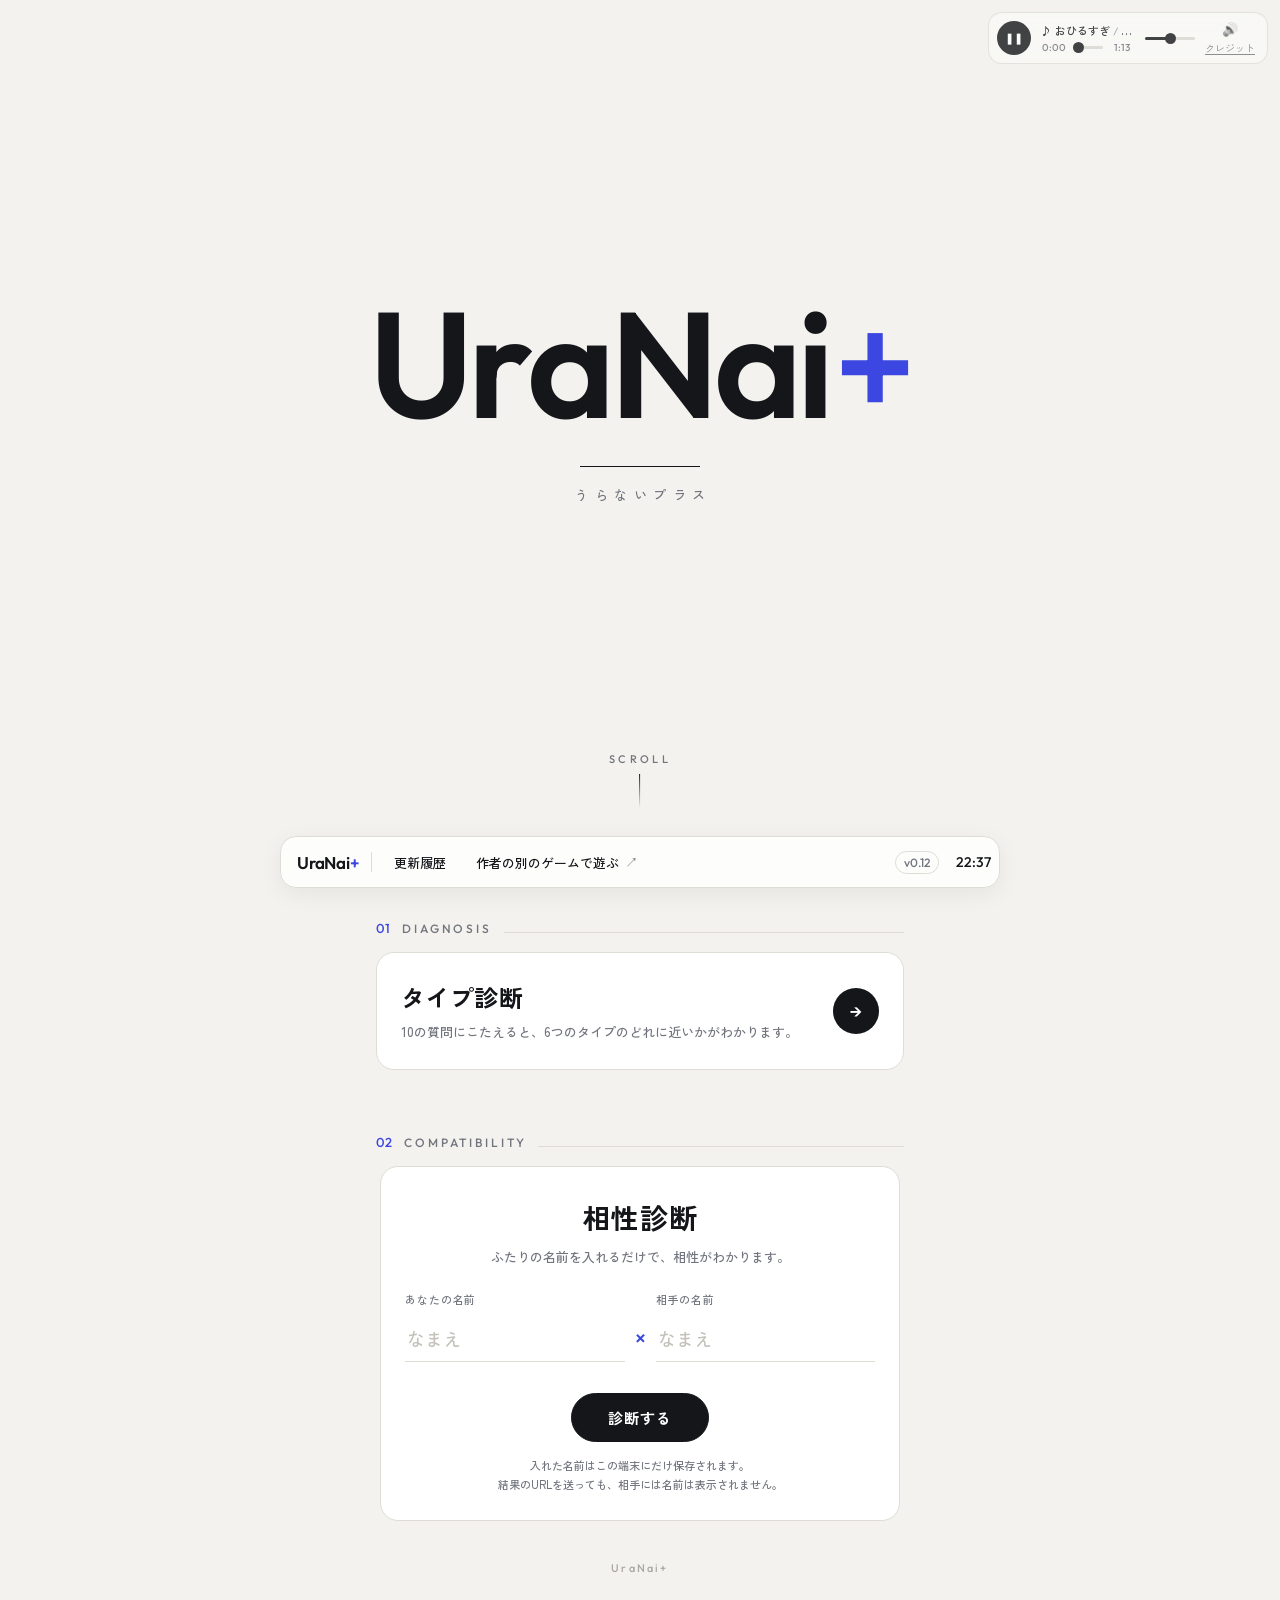
==== commit 8cb8d820: "デザインをシンプルなミニマル系に作り直し (v0.12) Co-Authored-By: Claude Opus 5.5 <noreply@anthropic.com>" ====
--- a/index.html
+++ b/index.html
@@ -4,12 +4,12 @@
 <meta charset="UTF-8">
 <meta name="viewport" content="width=device-width, initial-scale=1">
 <title>UraNai+（うらないプラス）</title>
-<meta name="description" content="質問にこたえるタイプ診断と、名前で占う相性診断ができる占いサイト。相性診断の名前は相手にはひみつ！">
+<meta name="description" content="質問にこたえるタイプ診断と、名前で占う相性診断。相性診断の名前は相手にはわからない。">
 <!-- OGP（SNS で URL を貼ったときに出るカード）。画像は tools/make-ogp.ps1 で作る -->
 <meta property="og:type" content="website">
 <meta property="og:site_name" content="UraNai+（うらないプラス）">
 <meta property="og:title" content="UraNai+（うらないプラス）">
-<meta property="og:description" content="質問にこたえるタイプ診断と、名前で占う相性診断ができる占いサイト。相性診断の名前は相手にはひみつ！">
+<meta property="og:description" content="質問にこたえるタイプ診断と、名前で占う相性診断。相性診断の名前は相手にはわからない。">
 <meta property="og:url" content="https://kaikomziu.github.io/uranai-plus/">
 <meta property="og:image" content="https://kaikomziu.github.io/uranai-plus/ogp.png">
 <meta property="og:image:width" content="1200">
@@ -18,267 +18,197 @@
 <meta name="twitter:card" content="summary_large_image">
 <link rel="preconnect" href="https://fonts.googleapis.com">
 <link rel="preconnect" href="https://fonts.gstatic.com" crossorigin>
-<link href="https://fonts.googleapis.com/css2?family=Fredoka:wght@600;700&family=M+PLUS+Rounded+1c:wght@500;800&display=swap" rel="stylesheet">
+<link href="https://fonts.googleapis.com/css2?family=Outfit:wght@400;500;600&family=Zen+Kaku+Gothic+New:wght@400;500;700&display=swap" rel="stylesheet">
 <link rel="stylesheet" href="common.css">
 <link rel="stylesheet" href="list/aisho.css">
 <style>
   html { scroll-behavior: smooth; }
   body {
     /* トップだけは登場演出のあとにタスクバーとプレイヤーが出てくる */
-    --bar-delay: 3s;
-    --player-delay: 3.2s;
-  }
-
-  /* 飾りが出てくる順番（ロゴの登場が終わってから） */
-  .deco:nth-of-type(1) { --in: 2.2s; }
-  .deco:nth-of-type(2) { --in: 2.3s; }
-  .deco:nth-of-type(3) { --in: 2.4s; }
-  .deco:nth-of-type(4) { --in: 2.5s; }
-  .deco:nth-of-type(5) { --in: 2.6s; }
-  .deco:nth-of-type(6) { --in: 2.7s; }
-  .deco:nth-of-type(7) { --in: 2.8s; }
-  .deco:nth-of-type(8) { --in: 2.9s; }
-
-  /* タイトルは画面中央より少し上 */
+    --bar-delay: 2.2s;
+    --player-delay: 2.4s;
+  }
+
+  /* ===== タイトル（画面いっぱい。ロゴは中央より少し上） ===== */
   .hero {
     position: relative;
-    z-index: 1;
     min-height: 100svh;
     display: flex;
     flex-direction: column;
     align-items: center;
     justify-content: center;
-    padding: 0 16px 14vh;
+    padding: 0 16px 12vh;
     text-align: center;
   }
 
   .logo {
-    font-family: "Fredoka", "M PLUS Rounded 1c", sans-serif;
-    font-weight: 700;
-    font-size: clamp(64px, 14vw, 160px);
+    font-family: var(--font-en);
+    font-weight: 600;
+    font-size: clamp(60px, 15vw, 150px);
     line-height: 1;
+    letter-spacing: -0.035em;
     white-space: nowrap;
-    position: relative;
-  }
-
-  /* 「+」が出た瞬間に後ろでパッと広がる光 */
-  .logo::before,
-  .logo::after {
-    content: "";
+  }
+
+  /* 1文字ずつ、ぼかしが取れながら下からふわっと出る */
+  .logo .ch {
+    display: inline-block;
+    animation: chIn 0.9s cubic-bezier(.2,.8,.2,1) both;
+    animation-delay: calc(0.25s + var(--i) * 0.07s);
+  }
+
+  /* 「+」だけアクセントの色で、くるっと回って出る */
+  .logo .plus {
+    display: inline-block;
+    margin-left: 0.04em;
+    color: var(--accent);
+    font-weight: 500;
+    animation: plusIn 0.8s cubic-bezier(.2,.8,.2,1) 0.95s both;
+  }
+
+  .rule {
+    width: 120px;
+    height: 1px;
+    margin: 28px auto 0;
+    background: var(--ink);
+    transform-origin: center;
+    animation: ruleIn 0.8s cubic-bezier(.2,.8,.2,1) 1.25s both;
+  }
+
+  .sub {
+    margin-top: 18px;
+    font-size: 13px;
+    letter-spacing: 0.5em;
+    padding-left: 0.5em; /* 字間ぶんのずれを戻して中央に */
+    color: var(--muted);
+    animation: rise 0.7s cubic-bezier(.2,.8,.2,1) 1.45s both;
+  }
+
+  .scroll-hint {
     position: absolute;
     left: 50%;
-    top: 50%;
-    width: 1.6em;
-    height: 1.6em;
-    margin: -0.8em 0 0 -0.8em;
-    border-radius: 50%;
-    z-index: -1;
-    pointer-events: none;
-  }
-  .logo::before {
-    background: radial-gradient(circle, rgba(255,255,255,0.95) 0%, rgba(255,207,63,0.45) 40%, transparent 70%);
-    animation: flash 1.1s ease-out 1.25s both;
-  }
-  .logo::after {
-    border: 0.05em solid #ff8cc0;
-    animation: ring 1s ease-out 1.25s both;
-  }
-
-  /* 1文字ずつ色を変えて、順番にぽよんと弾ませる */
-  .logo .ch {
-    display: inline-block;
-    color: var(--c);
-    -webkit-text-stroke: 0.04em #fff;
-    paint-order: stroke fill;
-    text-shadow: 0 0.06em 0 var(--sh);
-    animation: drop 0.75s cubic-bezier(.3,1.5,.5,1) both, bounce 2.4s ease-in-out infinite;
-    animation-delay: calc(var(--i) * 1.4 + 0.35s), calc(var(--i) * 1.4 + 3s);
-  }
-
-  /* 「+」は丸いバッジにして目立たせる */
-  .logo .plus {
-    display: inline-flex;
+    bottom: 92px;
+    transform: translateX(-50%);
+    display: flex;
+    flex-direction: column;
     align-items: center;
-    justify-content: center;
-    width: 0.62em;
-    height: 0.62em;
-    margin-left: 0.08em;
-    vertical-align: 0.45em;
-    border-radius: 50%;
-    background: #ffcf3f;
-    color: #fff;
-    font-size: 0.75em;
-    box-shadow: 0 0.06em 0 #f0a400, 0 0 0 0.05em #fff;
-    animation: spinIn 0.7s cubic-bezier(.3,1.6,.5,1) both, spin 4s ease-in-out infinite;
-    animation-delay: 1.1s, 3.2s;
-  }
-
-  .logo .plus span { transform: translateY(-0.04em); }
-
-  .sub {
-    margin-top: 26px;
-    padding: 8px 22px;
-    border-radius: 999px;
-    background: #fff;
-    color: #ff5fa2;
-    font-size: clamp(14px, 2.6vw, 18px);
-    letter-spacing: 0.25em;
-    box-shadow: 0 4px 0 #ffb3d4;
-    animation: pop 0.6s cubic-bezier(.3,1.6,.5,1) 1.6s both;
-  }
-
-  /* 下にスクロールできることを示す矢印 */
-  .scroll-hint {
-    margin-top: 30px;
-    color: #9b6bff;
-    font-size: 13px;
+    gap: 8px;
+    font-family: var(--font-en);
+    font-size: 11px;
+    letter-spacing: 0.3em;
+    color: var(--muted);
     text-decoration: none;
-    animation: pop 0.6s cubic-bezier(.3,1.6,.5,1) 1.9s both;
-  }
-  .scroll-hint span { display: block; font-size: 20px; animation: hintBob 1.4s ease-in-out infinite; }
+    animation: fadeIn 0.8s ease 1.8s both;
+  }
+  .scroll-hint i { width: 1px; height: 34px; background: linear-gradient(var(--ink), transparent); animation: drip 1.8s ease-in-out infinite; }
 
   /* ===== 下の2つのセクション（診断 → 相性診断） ===== */
   .sections {
-    position: relative;
-    z-index: 1;
     width: min(560px, 100%);
     margin: 0 auto;
-    padding: 0 16px 120px;
+    padding: 20px 16px 120px;
     display: grid;
-    gap: 40px;
-  }
-
-  .sec-label {
-    margin-bottom: 12px;
-    text-align: center;
-    font-size: 13px;
-    letter-spacing: 0.2em;
-    color: #9b8bc4;
-  }
+    gap: 64px;
+  }
+  .sections section { scroll-margin-top: 80px; }
+
+  .sec-head { display: flex; align-items: baseline; gap: 12px; margin-bottom: 16px; }
+  .sec-num { font-family: var(--font-en); font-size: 13px; color: var(--accent); }
+  .sec-en { font-family: var(--font-en); font-size: 12px; letter-spacing: 0.24em; color: var(--muted); }
+  .sec-line { flex: 1; height: 1px; background: var(--line); }
 
   .type-card {
     display: flex;
     align-items: center;
-    gap: 14px;
-    padding: 18px;
-    border-radius: 26px;
-    background: #fff;
-    border: 3px solid #fff;
-    box-shadow: 0 8px 0 #ffc4de, 0 16px 40px rgba(255, 95, 162, 0.15);
+    gap: 16px;
+    padding: 26px 24px;
+    border-radius: var(--radius);
+    background: var(--surface);
+    border: 1px solid var(--line);
     color: inherit;
     text-decoration: none;
-    transition: transform 0.15s, box-shadow 0.15s;
-  }
-  .type-card:hover { transform: translateY(-3px); }
-  .type-card:active { transform: translateY(3px); box-shadow: 0 3px 0 #ffc4de; }
-  .type-ico { flex: none; width: 64px; height: 64px; display: grid; place-items: center; border-radius: 20px; background: linear-gradient(135deg, #ffd6ec, #e3d9ff); font-size: 34px; }
+    transition: border-color 0.2s;
+  }
+  .type-card:hover { border-color: var(--ink); }
   .type-text { flex: 1; min-width: 0; }
-  .type-title { display: block; font-size: 22px; color: #ff5fa2; }
-  .type-desc { display: block; margin-top: 2px; font-size: 13px; font-weight: 500; color: #7a6e98; line-height: 1.6; }
-  .type-go { flex: none; padding: 9px 15px; border-radius: 999px; background: linear-gradient(135deg, #ff8cc0, #b69bff); color: #fff; font-size: 14px; box-shadow: 0 3px 0 rgba(118, 70, 224, 0.3); }
-
-  /* スマホ幅では「はじめる」をカードの下に回す */
-  @media (max-width: 480px) {
-    .type-card { flex-wrap: wrap; gap: 12px; padding: 16px; }
-    .type-ico { width: 54px; height: 54px; font-size: 28px; }
-    .type-go { width: 100%; text-align: center; }
-  }
-
-  /* 上のプレイヤーに隠れないよう、飛んだときに少し下で止める */
-  .sections section { scroll-margin-top: 90px; }
-
-  @keyframes hintBob {
-    0%, 100% { transform: translateY(0); }
-    50% { transform: translateY(6px); }
-  }
-
-  /* 画面の高さが低いときは上に詰める */
-  @media (max-height: 640px) {
-    .hero { padding-bottom: 80px; }
-    .sub { margin-top: 16px; }
-  }
-
-  @keyframes drop {
-    0%   { opacity: 0; transform: translateY(-0.8em) rotate(-25deg) scale(0.4); filter: blur(8px); }
-    60%  { opacity: 1; filter: blur(0); }
-    100% { opacity: 1; transform: translateY(0) rotate(0) scale(1); filter: blur(0); }
-  }
-
-  @keyframes spinIn {
-    from { opacity: 0; transform: rotate(-540deg) scale(0); }
-    to   { opacity: 1; transform: rotate(0) scale(1); }
-  }
-
-  @keyframes flash {
-    0%   { opacity: 0; transform: scale(0.2); }
-    25%  { opacity: 1; }
-    100% { opacity: 0; transform: scale(3.5); }
-  }
-
-  @keyframes ring {
-    0%   { opacity: 0; transform: scale(0.3); }
-    20%  { opacity: 1; }
-    100% { opacity: 0; transform: scale(4); }
-  }
-
-  @keyframes bounce {
-    0%, 70%, 100% { transform: translateY(0); }
-    80% { transform: translateY(-0.12em) rotate(-4deg); }
-    90% { transform: translateY(0.02em); }
-  }
-
-  @keyframes spin {
-    0%, 60%, 100% { transform: rotate(0) scale(1); }
-    80% { transform: rotate(180deg) scale(1.15); }
+  .type-title { display: block; font-size: 24px; font-weight: 700; letter-spacing: 0.02em; }
+  .type-desc { display: block; margin-top: 6px; font-size: 13px; color: var(--muted); line-height: 1.8; }
+  .type-go {
+    flex: none;
+    width: 46px;
+    height: 46px;
+    display: grid;
+    place-items: center;
+    border-radius: 50%;
+    background: var(--ink);
+    color: #fff;
+    font-family: var(--font-en);
+    font-size: 18px;
+    transition: background 0.2s, transform 0.2s;
+  }
+  .type-card:hover .type-go { background: var(--accent); transform: translateX(3px); }
+
+  .foot { margin-top: -24px; text-align: center; font-family: var(--font-en); font-size: 11px; letter-spacing: 0.2em; color: #a9a7a0; }
+
+  @keyframes chIn {
+    from { opacity: 0; transform: translateY(0.35em); filter: blur(10px); }
+    to { opacity: 1; transform: none; filter: blur(0); }
+  }
+  @keyframes plusIn {
+    from { opacity: 0; transform: rotate(-180deg) scale(0.4); }
+    to { opacity: 1; transform: none; }
+  }
+  @keyframes ruleIn { from { transform: scaleX(0); } to { transform: scaleX(1); } }
+  @keyframes fadeIn { from { opacity: 0; } }
+  @keyframes drip {
+    0% { transform: scaleY(0); transform-origin: top; }
+    50% { transform: scaleY(1); transform-origin: top; }
+    51% { transform: scaleY(1); transform-origin: bottom; }
+    100% { transform: scaleY(0); transform-origin: bottom; }
   }
 </style>
 </head>
 <body>
-  <!-- 背景の飾り -->
-  <span class="deco" style="--x:8%;--y:14%;--s:34px;--d:5s;--delay:0s">⭐</span>
-  <span class="deco" style="--x:84%;--y:16%;--s:40px;--d:6s;--delay:-1s">🌙</span>
-  <span class="deco" style="--x:6%;--y:72%;--s:30px;--d:4.5s;--delay:-2s">💖</span>
-  <span class="deco" style="--x:86%;--y:66%;--s:36px;--d:5.5s;--delay:-3s">🔮</span>
-
   <main class="hero">
     <h1 class="logo" aria-label="UraNai+">
-      <span class="ch" style="--c:#ff5fa2;--sh:#d63d80;--i:0s">U</span><span class="ch" style="--c:#ff8a3d;--sh:#d9661c;--i:0.08s">r</span><span class="ch" style="--c:#ffbf1f;--sh:#d99a00;--i:0.16s">a</span><span class="ch" style="--c:#3ec97a;--sh:#22a35b;--i:0.24s">N</span><span class="ch" style="--c:#3fb4ff;--sh:#1b8fd9;--i:0.32s">a</span><span class="ch" style="--c:#9b6bff;--sh:#7646e0;--i:0.4s">i</span><span class="plus"><span>+</span></span>
+      <span class="ch" style="--i:0">U</span><span class="ch" style="--i:1">r</span><span class="ch" style="--i:2">a</span><span class="ch" style="--i:3">N</span><span class="ch" style="--i:4">a</span><span class="ch" style="--i:5">i</span><span class="plus">+</span>
     </h1>
+    <div class="rule"></div>
     <p class="sub">うらないプラス</p>
-
-    <a class="scroll-hint" href="#shindan">診断をはじめる<span>▼</span></a>
+    <a class="scroll-hint" href="#shindan">SCROLL<i></i></a>
   </main>
 
   <div class="sections">
     <!-- 1. ふつうの診断 -->
     <section id="shindan">
-      <p class="sec-label">― 診断 ―</p>
+      <div class="sec-head"><span class="sec-num">01</span><span class="sec-en">DIAGNOSIS</span><span class="sec-line"></span></div>
       <a class="type-card" id="typeCard" href="list/50o72qn/">
-        <span class="type-ico">🧩</span>
         <span class="type-text">
           <span class="type-title">タイプ診断</span>
-          <span class="type-desc">10この質問にこたえると、あなたが6タイプのどれかがわかるよ！</span>
+          <span class="type-desc">10の質問にこたえると、6つのタイプのどれに近いかがわかります。</span>
         </span>
-        <span class="type-go">はじめる ▶</span>
+        <span class="type-go" aria-hidden="true">→</span>
       </a>
     </section>
 
     <!-- 2. 相性診断（名前で占う。名前は相手にはひみつ） -->
     <section id="aisho">
-      <p class="sec-label">― 相性診断 ―</p>
+      <div class="sec-head"><span class="sec-num">02</span><span class="sec-en">COMPATIBILITY</span><span class="sec-line"></span></div>
       <div class="aisho-card">
-        <h2 class="aisho-head">💞 相性診断</h2>
-        <p class="aisho-lead">ふたりの名前を入れるだけで、相性がわかるよ。</p>
+        <h2 class="aisho-head">相性診断</h2>
+        <p class="aisho-lead">ふたりの名前を入れるだけで、相性がわかります。</p>
         <div class="aisho-names">
           <div class="aisho-field"><label for="nameA">あなたの名前</label><input class="aisho-input" id="nameA" maxlength="12" autocomplete="off" placeholder="なまえ"></div>
-          <span class="aisho-x">💞</span>
+          <span class="aisho-x">×</span>
           <div class="aisho-field"><label for="nameB">相手の名前</label><input class="aisho-input" id="nameB" maxlength="12" autocomplete="off" placeholder="なまえ"></div>
         </div>
         <p class="aisho-err" id="aishoErr"></p>
-        <button class="aisho-btn" id="aishoBtn" type="button">診断する ▶</button>
-        <p class="aisho-lock">🔒 入れた名前はこの端末にだけ保存されます。<br>結果のURLを送っても、相手には名前は見えないよ。</p>
+        <button class="aisho-btn" id="aishoBtn" type="button">診断する</button>
+        <p class="aisho-lock">入れた名前はこの端末にだけ保存されます。<br>結果のURLを送っても、相手には名前は表示されません。</p>
       </div>
     </section>
+
+    <p class="foot">UraNai+</p>
   </div>
 
 <script src="audio.js"></script>
@@ -296,12 +226,11 @@
 
   // ===== 登場演出に合わせた効果音（音が出せる状態のときだけ鳴る） =====
   document.querySelectorAll(".logo .ch").forEach((ch, i) => {
-    // 文字が着地する瞬間（アニメ開始 + 0.45 秒）
-    const delay = parseFloat(getComputedStyle(ch).getPropertyValue("--i")) * 1.4 + 0.35 + 0.45;
-    setTimeout(() => Sound.se("tick", { volume: 0.5, rate: 1 + i * 0.08 }), delay * 1000);
+    // 文字が出てくるタイミング（CSS の animation-delay と同じ計算）
+    setTimeout(() => Sound.se("tick", { volume: 0.35, rate: 1 + i * 0.06 }), (0.35 + i * 0.07) * 1000);
   });
-  setTimeout(() => Sound.se("accent", { volume: 0.9 }), 1250); // 「+」と光の輪
-  setTimeout(() => Sound.se("whoosh", { volume: 0.6 }), 3000); // タスクバー
+  setTimeout(() => Sound.se("accent", { volume: 0.7 }), 1100); // 「+」
+  setTimeout(() => Sound.se("whoosh", { volume: 0.45 }), 2200); // タスクバー
 </script>
 </body>
 </html>
--- a/common.css
+++ b/common.css
@@ -1,30 +1,31 @@
-/* ===== 全ページ共通の見た目（背景・タスクバー・BGMプレイヤー・ウィンドウ） ===== */
+/* ===== 全ページ共通の見た目（シンプル・ミニマル） ===== */
+/* 色と文字はここの変数でまとめて変えられる */
+:root {
+  --bg: #f3f2ee;        /* 背景（あたたかいグレー） */
+  --surface: #ffffff;   /* カード */
+  --ink: #15161a;       /* 文字（ほぼ黒） */
+  --muted: #72757e;     /* うすい文字 */
+  --line: #dedcd5;      /* 線 */
+  --accent: #3b47e0;    /* アクセント（コバルトブルー） */
+  --accent-soft: #e8eafc;
+  --radius: 18px;
+  --font: "Zen Kaku Gothic New", "Hiragino Sans", "Yu Gothic", sans-serif;
+  --font-en: "Outfit", "Zen Kaku Gothic New", sans-serif;
+}
+
 * { margin: 0; padding: 0; box-sizing: border-box; }
 
 html, body { min-height: 100%; }
 
 body {
-  /* ゆめかわパステルのグラデーション背景 */
-  background: linear-gradient(135deg, #ffd6ec 0%, #e3d9ff 45%, #cdf3ff 100%) fixed;
-  font-family: "M PLUS Rounded 1c", sans-serif;
-  font-weight: 800;
-  color: #4a3d6b;
-}
-
-/* ふわふわ浮かぶ飾り（星・ハート・月） */
-.deco {
-  position: fixed;
-  font-size: var(--s);
-  left: var(--x);
-  top: var(--y);
-  opacity: 0.9;
-  /* 出現は scale/opacity、ふわふわは transform なので両立できる */
-  animation: decoIn 0.6s cubic-bezier(.3,1.6,.5,1) both, floaty var(--d) ease-in-out infinite;
-  animation-delay: var(--in, 0s), var(--delay);
-  pointer-events: none;
-  user-select: none;
-  z-index: 0;
-}
+  background: var(--bg);
+  font-family: var(--font);
+  font-weight: 500;
+  color: var(--ink);
+  -webkit-font-smoothing: antialiased;
+}
+
+::selection { background: var(--accent); color: #fff; }
 
 /* ===== 画面一番下のタスクバー ===== */
 .taskbar {
@@ -33,63 +34,55 @@
   bottom: 12px;
   transform: translateX(-50%);
   z-index: 10;
-  width: min(760px, calc(100% - 24px));
-  height: 56px;
-  display: flex;
-  align-items: center;
-  gap: 10px;
-  padding: 0 10px 0 16px;
-  border-radius: 20px;
-  background: rgba(255, 255, 255, 0.75);
-  backdrop-filter: blur(10px);
-  -webkit-backdrop-filter: blur(10px);
-  border: 3px solid #fff;
-  box-shadow: 0 6px 0 rgba(155, 107, 255, 0.25), 0 10px 30px rgba(155, 107, 255, 0.2);
-  animation: barIn 0.7s cubic-bezier(.3,1.4,.5,1) var(--bar-delay, 0.2s) both;
+  width: min(720px, calc(100% - 24px));
+  height: 52px;
+  display: flex;
+  align-items: center;
+  gap: 6px;
+  padding: 0 8px 0 16px;
+  border-radius: 16px;
+  background: rgba(255, 255, 255, 0.82);
+  backdrop-filter: blur(12px);
+  -webkit-backdrop-filter: blur(12px);
+  border: 1px solid var(--line);
+  box-shadow: 0 6px 24px rgba(20, 22, 26, 0.06);
+  animation: barIn 0.6s cubic-bezier(.2,.8,.2,1) var(--bar-delay, 0.1s) both;
 }
 
 .tb-logo {
-  font-family: "Fredoka", sans-serif;
-  font-weight: 700;
-  font-size: 20px;
-  background: linear-gradient(90deg, #ff5fa2, #ffbf1f, #3ec97a, #3fb4ff, #9b6bff);
-  -webkit-background-clip: text;
-  background-clip: text;
-  color: transparent;
+  font-family: var(--font-en);
+  font-weight: 600;
+  font-size: 17px;
+  letter-spacing: -0.01em;
+  color: var(--ink);
   white-space: nowrap;
   text-decoration: none;
-}
-
-.tb-sep {
-  width: 2px;
-  height: 26px;
-  border-radius: 2px;
-  background: #e6dcff;
-}
+  margin-right: 6px;
+}
+.tb-logo span { color: var(--accent); }
+
+.tb-sep { width: 1px; height: 20px; background: var(--line); margin-right: 4px; }
 
 .tb-btn {
   display: flex;
   align-items: center;
   gap: 6px;
-  height: 38px;
-  padding: 0 14px;
+  height: 36px;
+  padding: 0 12px;
   border: none;
-  border-radius: 12px;
-  background: #fff;
-  color: #7646e0;
+  border-radius: 10px;
+  background: transparent;
+  color: var(--ink);
   font-family: inherit;
-  font-weight: 800;
-  font-size: 14px;
-  cursor: pointer;
-  box-shadow: 0 3px 0 #e2d6ff;
-  transition: transform 0.12s, box-shadow 0.12s;
+  font-weight: 500;
+  font-size: 13px;
+  cursor: pointer;
   white-space: nowrap;
   text-decoration: none;
-}
-
-.tb-btn:hover { transform: translateY(-2px); box-shadow: 0 5px 0 #e2d6ff; }
-.tb-btn:active { transform: translateY(2px); box-shadow: 0 1px 0 #e2d6ff; }
-.tb-btn .ico { font-size: 18px; }
+  transition: background 0.15s;
+}
+.tb-btn:hover { background: #f0efea; }
+.tb-btn .ico { color: var(--muted); font-size: 13px; }
 .tb-btn .short { display: none; }
 
 .tb-right {
@@ -97,32 +90,22 @@
   display: flex;
   align-items: center;
   gap: 10px;
-  font-family: "Fredoka", sans-serif;
-  color: #9b6bff;
+  font-family: var(--font-en);
+  color: var(--muted);
   white-space: nowrap;
 }
-
-.tb-version {
-  padding: 3px 10px;
-  border-radius: 999px;
-  background: #f1ebff;
-  font-size: 13px;
-}
-
-.tb-clock { font-size: 16px; font-weight: 600; }
-
-/* 中くらいの幅では時計を隠す */
+.tb-version { font-size: 12px; padding: 3px 8px; border: 1px solid var(--line); border-radius: 999px; }
+.tb-clock { font-size: 14px; font-weight: 500; color: var(--ink); min-width: 3em; text-align: right; }
+
 @media (max-width: 640px) {
   .tb-clock { display: none; }
   .tb-btn .long { display: none; }
   .tb-btn .short { display: inline; }
 }
-
-/* スマホ幅ではロゴも隠してボタンを詰める */
-@media (max-width: 480px) {
-  .tb-logo, .tb-logo + .tb-sep { display: none; }
-  .taskbar { gap: 6px; padding: 0 8px; }
-  .tb-btn { padding: 0 10px; font-size: 13px; gap: 4px; }
+@media (max-width: 420px) {
+  .tb-sep { display: none; }
+  .taskbar { padding: 0 6px 0 12px; gap: 2px; }
+  .tb-btn { padding: 0 9px; }
 }
 
 /* ===== 右上の BGM プレイヤー（半透明） ===== */
@@ -131,63 +114,42 @@
   top: 12px;
   right: 12px;
   z-index: 9;
-  width: min(300px, calc(100% - 24px));
+  width: min(280px, calc(100% - 24px));
   display: flex;
   align-items: center;
   gap: 10px;
   padding: 8px 12px 8px 8px;
-  border-radius: 18px;
-  background: rgba(255, 255, 255, 0.4);
-  backdrop-filter: blur(8px);
-  -webkit-backdrop-filter: blur(8px);
-  border: 2px solid rgba(255, 255, 255, 0.7);
-  box-shadow: 0 4px 16px rgba(155, 107, 255, 0.15);
-  color: #7646e0;
-  opacity: 0.75;
+  border-radius: 14px;
+  background: rgba(255, 255, 255, 0.55);
+  backdrop-filter: blur(10px);
+  -webkit-backdrop-filter: blur(10px);
+  border: 1px solid rgba(222, 220, 213, 0.9);
+  color: var(--ink);
+  opacity: 0.8;
   transition: opacity 0.2s, background 0.2s;
-  animation: playerIn 0.6s cubic-bezier(.3,1.4,.5,1) var(--player-delay, 0.3s) both;
-}
-
-.player:hover,
-.player:focus-within { opacity: 1; background: rgba(255, 255, 255, 0.65); }
+  animation: playerIn 0.6s cubic-bezier(.2,.8,.2,1) var(--player-delay, 0.2s) both;
+}
+.player:hover, .player:focus-within { opacity: 1; background: rgba(255, 255, 255, 0.85); }
 
 .pl-btn {
   flex: none;
-  width: 40px;
-  height: 40px;
+  width: 34px;
+  height: 34px;
   border: none;
   border-radius: 50%;
-  background: linear-gradient(135deg, #ff8cc0, #b69bff);
+  background: var(--ink);
   color: #fff;
-  font-size: 15px;
-  cursor: pointer;
-  box-shadow: 0 3px 0 rgba(118, 70, 224, 0.3);
-  transition: transform 0.12s;
-}
-
-.pl-btn:active { transform: translateY(2px) scale(0.95); }
+  font-size: 11px;
+  cursor: pointer;
+  transition: transform 0.12s, background 0.15s;
+}
+.pl-btn:hover { background: var(--accent); }
+.pl-btn:active { transform: scale(0.94); }
 
 .pl-main { flex: 1; min-width: 0; }
-
-.pl-title {
-  font-size: 12px;
-  white-space: nowrap;
-  overflow: hidden;
-  text-overflow: ellipsis;
-}
-
-.pl-title small { color: #9b8bc4; font-size: 11px; }
-
-.pl-seek {
-  display: flex;
-  align-items: center;
-  gap: 6px;
-  margin-top: 2px;
-  font-family: "Fredoka", sans-serif;
-  font-size: 11px;
-  color: #9b8bc4;
-}
-
+.pl-title { font-size: 11px; white-space: nowrap; overflow: hidden; text-overflow: ellipsis; }
+.pl-title small { color: var(--muted); font-size: 10px; }
+.pl-seek { display: flex; align-items: center; gap: 6px; margin-top: 3px; font-family: var(--font-en); font-size: 10px; color: var(--muted); }
 .pl-seek span { flex: none; width: 2.6em; text-align: center; }
 
 /* 再生位置・音量のバー */
@@ -196,63 +158,20 @@
   appearance: none;
   flex: 1;
   min-width: 0;
-  height: 6px;
+  height: 3px;
   border-radius: 999px;
-  background: linear-gradient(90deg, #ff8cc0 0%, #b69bff var(--p, 0%), rgba(155, 107, 255, 0.2) var(--p, 0%));
+  background: linear-gradient(90deg, var(--ink) 0%, var(--ink) var(--p, 0%), #d9d7d0 var(--p, 0%));
   outline: none;
   cursor: pointer;
 }
-
-.bar::-webkit-slider-thumb {
-  -webkit-appearance: none;
-  width: 14px;
-  height: 14px;
-  border-radius: 50%;
-  background: #fff;
-  border: 3px solid #b69bff;
-}
-
-.bar::-moz-range-thumb {
-  width: 10px;
-  height: 10px;
-  border-radius: 50%;
-  background: #fff;
-  border: 3px solid #b69bff;
-}
-
-.pl-side {
-  flex: none;
-  display: flex;
-  flex-direction: column;
-  align-items: center;
-  gap: 2px;
-}
-
-.pl-icon {
-  border: none;
-  background: none;
-  font-size: 15px;
-  line-height: 1;
-  cursor: pointer;
-  padding: 2px;
-}
-
-.pl-credit {
-  border: none;
-  background: none;
-  color: #9b8bc4;
-  font-family: inherit;
-  font-weight: 800;
-  font-size: 10px;
-  cursor: pointer;
-  text-decoration: underline;
-}
-
-.pl-vol { width: 56px; flex: none; }
-
-@media (max-width: 480px) {
-  .pl-vol { display: none; }
-}
+.bar::-webkit-slider-thumb { -webkit-appearance: none; width: 11px; height: 11px; border-radius: 50%; background: var(--ink); }
+.bar::-moz-range-thumb { width: 11px; height: 11px; border: none; border-radius: 50%; background: var(--ink); }
+
+.pl-side { flex: none; display: flex; flex-direction: column; align-items: center; gap: 2px; }
+.pl-icon { border: none; background: none; font-size: 13px; line-height: 1; cursor: pointer; padding: 2px; filter: grayscale(1); }
+.pl-credit { border: none; background: none; color: var(--muted); font-family: inherit; font-size: 10px; cursor: pointer; text-decoration: underline; text-underline-offset: 2px; }
+.pl-vol { width: 50px; flex: none; }
+@media (max-width: 480px) { .pl-vol { display: none; } }
 
 /* ===== ウィンドウ（更新履歴・クレジット） ===== */
 .overlay {
@@ -262,114 +181,77 @@
   display: flex;
   align-items: center;
   justify-content: center;
-  padding: 20px 16px 90px;
-  background: rgba(120, 90, 200, 0.25);
+  padding: 20px 16px 84px;
+  background: rgba(21, 22, 26, 0.35);
   opacity: 0;
   pointer-events: none;
   transition: opacity 0.2s;
 }
-
 .overlay.open { opacity: 1; pointer-events: auto; }
 
 .window {
-  width: min(560px, 100%);
+  width: min(540px, 100%);
   max-height: 100%;
   display: flex;
   flex-direction: column;
-  border-radius: 22px;
-  background: #fff;
-  border: 4px solid #fff;
-  box-shadow: 0 8px 0 #d9c9ff, 0 20px 50px rgba(118, 70, 224, 0.3);
+  border-radius: var(--radius);
+  background: var(--surface);
+  box-shadow: 0 24px 60px rgba(21, 22, 26, 0.2);
   overflow: hidden;
-  transform: scale(0.85) translateY(20px);
-  transition: transform 0.3s cubic-bezier(.3,1.6,.5,1);
-}
-
-.overlay.open .window { transform: scale(1) translateY(0); }
+  transform: translateY(14px);
+  transition: transform 0.3s cubic-bezier(.2,.8,.2,1);
+}
+.overlay.open .window { transform: none; }
 
 .win-head {
   display: flex;
   align-items: center;
   gap: 8px;
-  padding: 12px 14px 12px 18px;
-  background: linear-gradient(90deg, #ff8cc0, #b69bff);
-  color: #fff;
-  font-size: 17px;
-}
-
+  padding: 14px 14px 14px 22px;
+  border-bottom: 1px solid var(--line);
+  font-size: 15px;
+  font-weight: 700;
+}
 .win-close {
   margin-left: auto;
-  width: 32px;
-  height: 32px;
+  width: 30px;
+  height: 30px;
   border: none;
   border-radius: 50%;
-  background: rgba(255, 255, 255, 0.35);
-  color: #fff;
-  font-size: 18px;
+  background: #f0efea;
+  color: var(--ink);
+  font-size: 14px;
   line-height: 1;
   cursor: pointer;
 }
-
-.win-close:hover { background: rgba(255, 255, 255, 0.55); }
-
-.win-body {
-  padding: 8px 22px 22px;
-  overflow-y: auto;
-  color: #4a3d6b;
-  font-weight: 500;
-  font-size: 14px;
-  line-height: 1.8;
-}
+.win-close:hover { background: var(--ink); color: #fff; }
+
+.win-body { padding: 6px 22px 22px; overflow-y: auto; font-size: 14px; line-height: 1.85; }
 
 /* Markdown から作った要素の見た目 */
 .win-body h1 { display: none; } /* 見出し「更新履歴」はウィンドウのタイトルと重複するので隠す */
-.win-body h2 {
-  margin: 18px 0 6px;
-  padding: 4px 12px;
-  display: inline-block;
-  border-radius: 999px;
-  background: #fff0f7;
-  color: #ff5fa2;
-  font-size: 16px;
-}
-.win-body h3 { margin: 12px 0 4px; color: #7646e0; font-size: 15px; }
-.win-body ul { padding-left: 1.3em; }
-.win-body li::marker { color: #ffbf1f; }
+.win-body h2 { margin: 20px 0 4px; font-family: var(--font-en); font-size: 15px; font-weight: 600; color: var(--accent); }
+.win-body h3 { margin: 12px 0 4px; font-size: 14px; }
+.win-body ul { padding-left: 1.2em; }
+.win-body li::marker { color: var(--muted); }
 .win-body p { margin: 6px 0; }
-.win-body code {
-  padding: 1px 6px;
-  border-radius: 6px;
-  background: #f1ebff;
-  font-size: 0.92em;
-}
-.win-body .err { margin-top: 14px; color: #d63d80; }
-
-/* クレジット欄 */
+.win-body code { padding: 1px 6px; border-radius: 6px; background: #f0efea; font-size: 0.92em; }
+.win-body .err { margin-top: 14px; color: #c2334d; }
 .win-body .credit-item { margin: 10px 0; }
-.win-body .credit-item b { color: #7646e0; }
-.win-body a { color: #3fb4ff; }
+.win-body .credit-item b { font-weight: 700; }
+.win-body a { color: var(--accent); }
 
 /* ===== 共通のアニメーション ===== */
-@keyframes pop {
-  from { opacity: 0; transform: scale(0.2) translateY(30px); }
-  to   { opacity: 1; transform: scale(1) translateY(0); }
-}
-
-@keyframes floaty {
-  0%, 100% { transform: translateY(0) rotate(-8deg); }
-  50% { transform: translateY(-18px) rotate(8deg); }
-}
-
-@keyframes decoIn {
-  from { opacity: 0; scale: 0; }
-  to   { opacity: 0.9; scale: 1; }
-}
-
-@keyframes playerIn {
-  from { opacity: 0; transform: translateX(120%); }
-}
-
+@keyframes rise {
+  from { opacity: 0; transform: translateY(16px); }
+  to { opacity: 1; transform: none; }
+}
+@keyframes pop { /* 古い名前のまま使っている所があるので rise と同じ動きにしておく */
+  from { opacity: 0; transform: translateY(16px); }
+  to { opacity: 1; transform: none; }
+}
+@keyframes playerIn { from { opacity: 0; transform: translateY(-10px); } }
 @keyframes barIn {
-  from { opacity: 0; transform: translate(-50%, 140%); }
-  to   { opacity: 1; transform: translate(-50%, 0); }
-}
+  from { opacity: 0; transform: translate(-50%, 20px); }
+  to { opacity: 1; transform: translate(-50%, 0); }
+}
--- a/list/aisho.css
+++ b/list/aisho.css
@@ -1,78 +1,70 @@
 /* ===== 相性診断の名前入力（トップと相性診断ページで共通） ===== */
 .aisho-card {
-  width: min(460px, 100%);
+  width: min(520px, 100%);
   margin: 0 auto;
-  padding: 24px 20px 22px;
-  border-radius: 28px;
-  background: #fff;
-  border: 3px solid #fff;
-  box-shadow: 0 8px 0 #e2d6ff, 0 16px 40px rgba(155, 107, 255, 0.16);
+  padding: 30px 24px 26px;
+  border-radius: var(--radius);
+  background: var(--surface);
+  border: 1px solid var(--line);
   text-align: center;
 }
 
-.aisho-head { font-size: clamp(24px, 6vw, 30px); color: #7646e0; }
-.aisho-lead { margin-top: 6px; font-size: 13px; font-weight: 500; color: #7a6e98; line-height: 1.7; }
+.aisho-head { font-size: clamp(24px, 6vw, 28px); font-weight: 700; letter-spacing: 0.02em; }
+.aisho-lead { margin-top: 8px; font-size: 13px; color: var(--muted); line-height: 1.8; }
 
 .aisho-names {
-  margin-top: 18px;
+  margin-top: 22px;
   display: grid;
   grid-template-columns: 1fr auto 1fr;
   align-items: end;
-  gap: 8px;
+  gap: 10px;
 }
 
-.aisho-field { display: flex; flex-direction: column; gap: 6px; min-width: 0; }
-.aisho-field label { font-size: 12px; color: #9b8bc4; }
+.aisho-field { display: flex; flex-direction: column; gap: 6px; min-width: 0; text-align: left; }
+.aisho-field label { font-size: 11px; letter-spacing: 0.08em; color: var(--muted); }
 
 .aisho-input {
   width: 100%;
   min-width: 0;
-  padding: 12px 10px;
-  border: 3px solid #ece4ff;
-  border-radius: 16px;
-  background: #fdfbff;
-  color: #4a3d6b;
+  padding: 12px 2px 10px;
+  border: none;
+  border-bottom: 1.5px solid var(--line);
+  background: transparent;
+  color: var(--ink);
   font-family: inherit;
-  font-weight: 800;
-  font-size: 17px;
-  text-align: center;
+  font-weight: 700;
+  font-size: 18px;
   outline: none;
-  transition: border-color 0.15s, box-shadow 0.15s;
+  transition: border-color 0.2s;
 }
+.aisho-input::placeholder { color: #c3c1ba; font-weight: 500; }
+.aisho-input:focus { border-color: var(--ink); }
 
-.aisho-input:focus { border-color: #b69bff; box-shadow: 0 0 0 4px rgba(182, 155, 255, 0.2); }
+/* 名前と名前のあいだの × */
+.aisho-x { padding-bottom: 12px; font-family: var(--font-en); font-size: 20px; color: var(--accent); }
 
-.aisho-x { padding-bottom: 12px; font-size: 24px; animation: aishoBeat 1.2s ease-in-out infinite; }
-
-.aisho-err { margin-top: 8px; min-height: 1.2em; font-size: 13px; color: #e0457b; }
+.aisho-err { margin-top: 10px; min-height: 1.2em; font-size: 13px; color: #c2334d; }
 
 .aisho-btn {
   margin-top: 6px;
-  padding: 13px 34px;
-  border: none;
+  padding: 13px 36px;
+  border: 1px solid var(--ink);
   border-radius: 999px;
-  background: linear-gradient(135deg, #ff8cc0, #b69bff);
+  background: var(--ink);
   color: #fff;
   font-family: inherit;
-  font-weight: 800;
-  font-size: 17px;
+  font-weight: 700;
+  font-size: 15px;
+  letter-spacing: 0.06em;
   cursor: pointer;
-  box-shadow: 0 5px 0 rgba(118, 70, 224, 0.35);
-  transition: transform 0.12s, box-shadow 0.12s;
+  transition: background 0.15s, border-color 0.15s, transform 0.12s;
 }
+.aisho-btn:hover { background: var(--accent); border-color: var(--accent); }
+.aisho-btn:active { transform: scale(0.98); }
 
-.aisho-btn:hover { transform: translateY(-2px); }
-.aisho-btn:active { transform: translateY(3px); box-shadow: 0 2px 0 rgba(118, 70, 224, 0.35); }
-
-.aisho-lock { margin-top: 12px; font-size: 12px; font-weight: 500; color: #9b8bc4; line-height: 1.6; }
+.aisho-lock { margin-top: 14px; font-size: 11px; color: var(--muted); line-height: 1.7; }
 
 @media (max-width: 330px) {
   .aisho-names { grid-template-columns: 1fr; }
-  .aisho-x { padding: 0; }
+  .aisho-x { padding: 0; text-align: center; }
 }
-
-@keyframes aishoBeat {
-  0%, 100% { transform: scale(1); }
-  30% { transform: scale(1.2); }
-  60% { transform: scale(0.95); }
-}
